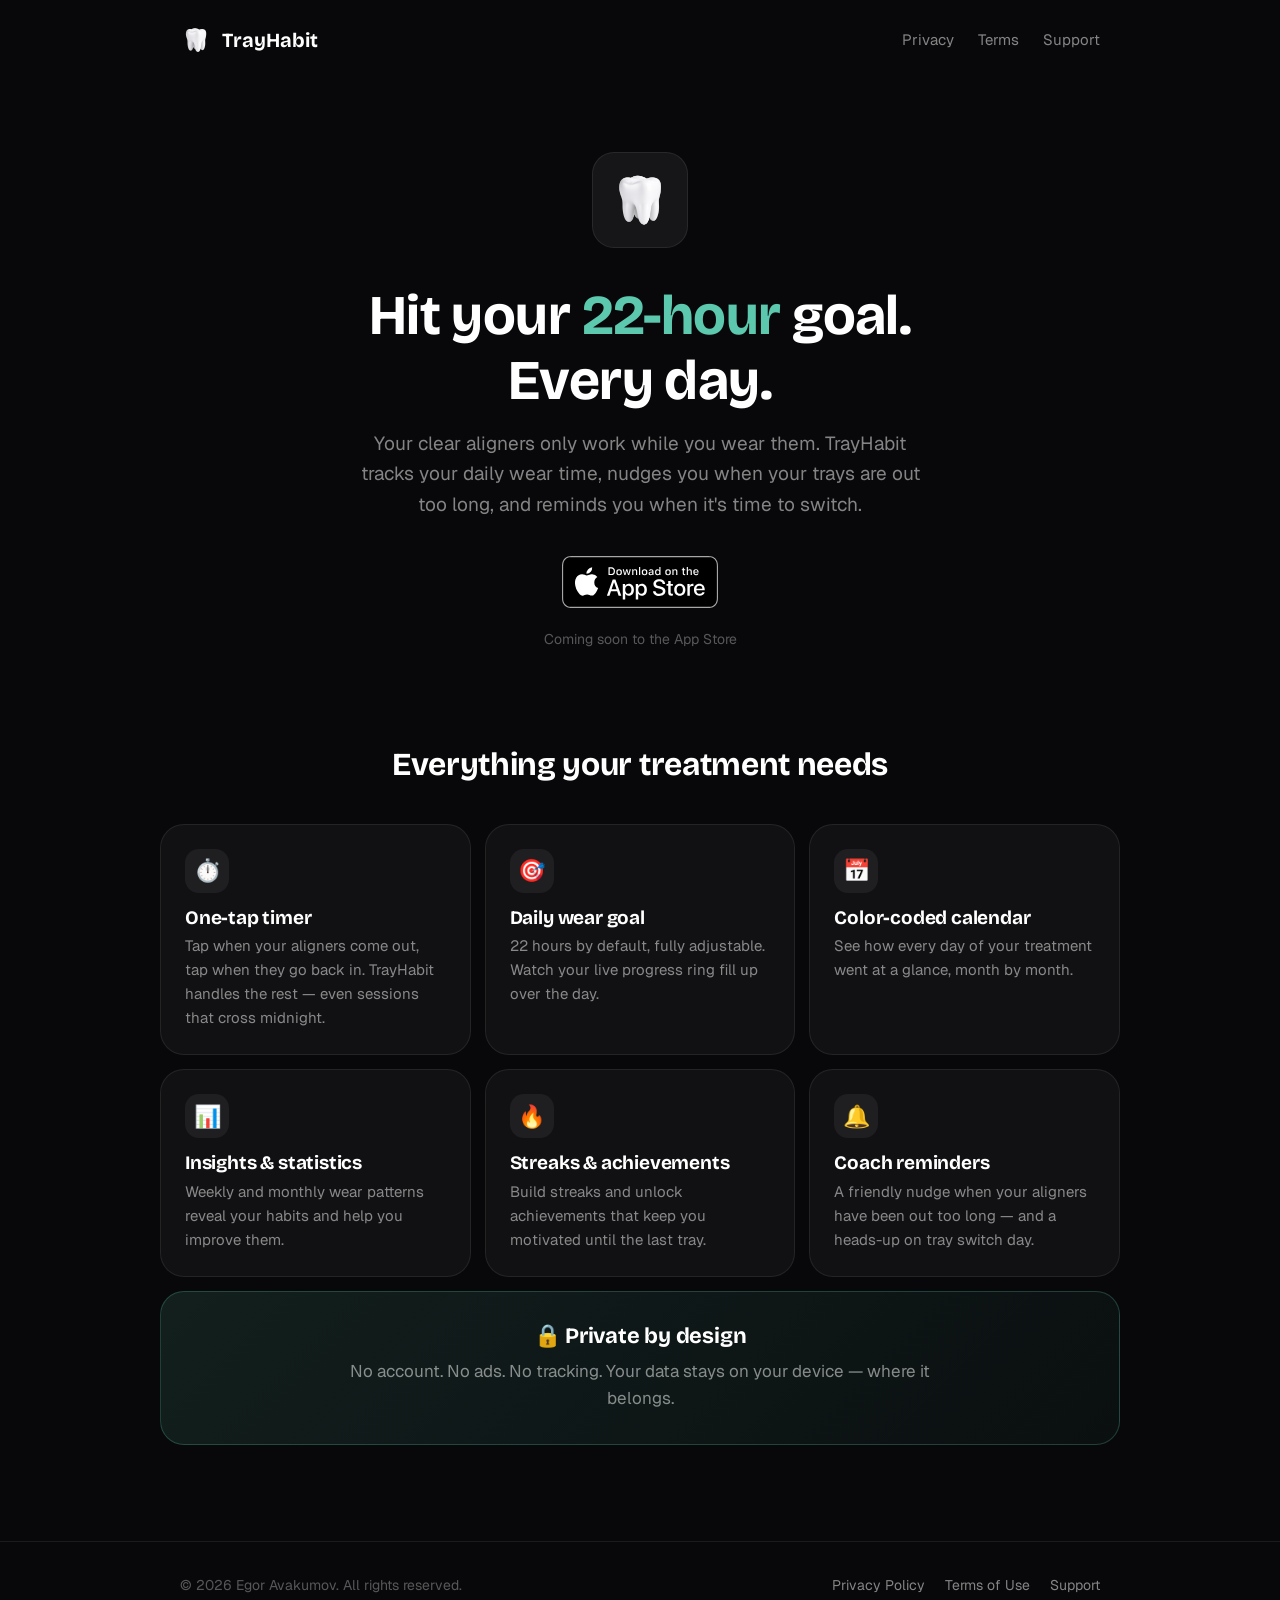
==== index.html @ 056a692b "feat: промо-сайт TrayHabit — лендинг, privacy, terms, support Co-Authored-By: Claude Fable 5 <norepl" ====
<!DOCTYPE html>
<html lang="en">
<head>
  <meta charset="UTF-8">
  <meta name="viewport" content="width=device-width, initial-scale=1.0">
  <title>TrayHabit — Aligner Wear Time Tracker for iPhone</title>
  <meta name="description" content="TrayHabit tracks your daily clear aligner wear time, keeps you on your 22-hour goal, and reminds you when it's time to switch trays. Private by design — no account, your data stays on your device.">
  <meta property="og:title" content="TrayHabit — Aligner Wear Time Tracker">
  <meta property="og:description" content="Track your clear aligner wear time, hit your 22-hour goal, and never miss a tray change.">
  <meta property="og:type" content="website">
  <meta property="og:url" content="https://trayhabit.nomadixapps.org/">
  <link rel="icon" type="image/png" href="/assets/molar.png">
  <link rel="apple-touch-icon" href="/assets/molar.png">
  <link rel="preconnect" href="https://fonts.googleapis.com">
  <link rel="preconnect" href="https://fonts.gstatic.com" crossorigin>
  <link href="https://fonts.googleapis.com/css2?family=Bricolage+Grotesque:wght@600;700&family=Geist:wght@400;500;600&display=swap" rel="stylesheet">
  <link rel="stylesheet" href="/assets/style.css">
</head>
<body>
  <header class="site-header">
    <div class="container">
      <a class="brand" href="/"><img src="/assets/molar.png" alt=""> TrayHabit</a>
      <nav class="site-nav">
        <a href="/privacy/">Privacy</a>
        <a href="/terms/">Terms</a>
        <a href="/support/">Support</a>
      </nav>
    </div>
  </header>

  <main>
    <section class="hero container">
      <img class="icon" src="/assets/molar.png" alt="TrayHabit app icon">
      <h1>Hit your <span class="accent">22-hour</span> goal.<br>Every day.</h1>
      <p class="lead">Your clear aligners only work while you wear them. TrayHabit tracks your daily wear time, nudges you when your trays are out too long, and reminds you when it's time to switch.</p>
      <div class="store-cta">
        <!-- TODO: replace href with the real App Store link on release -->
        <a href="#" aria-disabled="true"><img src="/assets/app-store-badge.svg" alt="Download on the App Store"></a>
        <span class="note">Coming soon to the App Store</span>
      </div>
    </section>

    <section class="features container">
      <h2>Everything your treatment needs</h2>
      <div class="grid">
        <div class="card">
          <span class="emoji">⏱️</span>
          <h3>One-tap timer</h3>
          <p>Tap when your aligners come out, tap when they go back in. TrayHabit handles the rest — even sessions that cross midnight.</p>
        </div>
        <div class="card">
          <span class="emoji">🎯</span>
          <h3>Daily wear goal</h3>
          <p>22 hours by default, fully adjustable. Watch your live progress ring fill up over the day.</p>
        </div>
        <div class="card">
          <span class="emoji">📅</span>
          <h3>Color-coded calendar</h3>
          <p>See how every day of your treatment went at a glance, month by month.</p>
        </div>
        <div class="card">
          <span class="emoji">📊</span>
          <h3>Insights &amp; statistics</h3>
          <p>Weekly and monthly wear patterns reveal your habits and help you improve them.</p>
        </div>
        <div class="card">
          <span class="emoji">🔥</span>
          <h3>Streaks &amp; achievements</h3>
          <p>Build streaks and unlock achievements that keep you motivated until the last tray.</p>
        </div>
        <div class="card">
          <span class="emoji">🔔</span>
          <h3>Coach reminders</h3>
          <p>A friendly nudge when your aligners have been out too long — and a heads-up on tray switch day.</p>
        </div>
      </div>
      <div class="band">
        <h3>🔒 Private by design</h3>
        <p>No account. No ads. No tracking. Your data stays on your device — where it belongs.</p>
      </div>
    </section>
  </main>

  <footer class="site-footer">
    <div class="container">
      <p>© 2026 Egor Avakumov. All rights reserved.</p>
      <nav>
        <a href="/privacy/">Privacy Policy</a>
        <a href="/terms/">Terms of Use</a>
        <a href="/support/">Support</a>
      </nav>
    </div>
  </footer>
</body>
</html>
---- assets/style.css ----
:root {
  --bg: #08080a;
  --surface: rgba(255, 255, 255, 0.04);
  --surface-strong: rgba(255, 255, 255, 0.06);
  --border: rgba(255, 255, 255, 0.08);
  --text: #ffffff;
  --text-secondary: rgba(255, 255, 255, 0.5);
  --text-muted: rgba(255, 255, 255, 0.32);
  --green: #5cc9af;
  --amber: #f7ce46;
  --radius-card: 24px;
  --radius-chip: 14px;
}

* {
  margin: 0;
  padding: 0;
  box-sizing: border-box;
}

html {
  scroll-behavior: smooth;
}

body {
  background: var(--bg);
  color: var(--text);
  font-family: "Geist", -apple-system, BlinkMacSystemFont, "Segoe UI", sans-serif;
  font-size: 17px;
  line-height: 1.6;
  -webkit-font-smoothing: antialiased;
}

h1, h2, h3 {
  font-family: "Bricolage Grotesque", "Geist", sans-serif;
  line-height: 1.15;
  letter-spacing: -0.01em;
}

a {
  color: var(--green);
  text-decoration: none;
}

a:hover {
  text-decoration: underline;
}

.container {
  max-width: 960px;
  margin: 0 auto;
  padding: 0 20px;
}

/* Header */
.site-header {
  padding: 24px 0;
}

.site-header .container {
  display: flex;
  align-items: center;
  justify-content: space-between;
}

.brand {
  display: flex;
  align-items: center;
  gap: 10px;
  color: var(--text);
  font-family: "Bricolage Grotesque", sans-serif;
  font-weight: 700;
  font-size: 20px;
}

.brand:hover {
  text-decoration: none;
}

.brand img {
  width: 32px;
  height: 32px;
}

.site-nav {
  display: flex;
  gap: 24px;
}

.site-nav a {
  color: var(--text-secondary);
  font-size: 15px;
}

.site-nav a:hover {
  color: var(--text);
  text-decoration: none;
}

/* Hero */
.hero {
  padding: 72px 0 56px;
  text-align: center;
}

.hero .icon {
  width: 96px;
  height: 96px;
  margin-bottom: 28px;
  border-radius: 22px;
  background: var(--surface-strong);
  border: 1px solid var(--border);
  padding: 14px;
}

.hero h1 {
  font-size: clamp(36px, 6vw, 56px);
  font-weight: 700;
  margin-bottom: 16px;
}

.hero h1 .accent {
  color: var(--green);
}

.hero .lead {
  font-size: 19px;
  color: var(--text-secondary);
  max-width: 560px;
  margin: 0 auto 36px;
}

.store-cta {
  display: flex;
  flex-direction: column;
  align-items: center;
  gap: 12px;
}

.store-cta img {
  height: 52px;
}

.store-cta .note {
  font-size: 14px;
  color: var(--text-muted);
}

/* Feature grid */
.features {
  padding: 40px 0 72px;
}

.features h2 {
  font-size: 32px;
  text-align: center;
  margin-bottom: 40px;
}

.grid {
  display: grid;
  grid-template-columns: repeat(auto-fit, minmax(260px, 1fr));
  gap: 14px;
}

.card {
  background: var(--surface);
  border: 1px solid var(--border);
  border-radius: var(--radius-card);
  padding: 24px;
}

.card .emoji {
  display: inline-flex;
  align-items: center;
  justify-content: center;
  width: 44px;
  height: 44px;
  font-size: 22px;
  background: var(--surface-strong);
  border-radius: var(--radius-chip);
  margin-bottom: 14px;
}

.card h3 {
  font-size: 19px;
  margin-bottom: 6px;
}

.card p {
  font-size: 15px;
  color: var(--text-secondary);
}

/* Privacy band */
.band {
  background: linear-gradient(135deg, rgba(92, 201, 175, 0.12), rgba(92, 201, 175, 0.04));
  border: 1px solid rgba(92, 201, 175, 0.25);
  border-radius: var(--radius-card);
  padding: 32px;
  text-align: center;
  margin-top: 14px;
}

.band h3 {
  font-size: 22px;
  margin-bottom: 8px;
}

.band p {
  color: var(--text-secondary);
  max-width: 620px;
  margin: 0 auto;
}

/* Legal pages */
.page {
  padding: 40px 0 72px;
  max-width: 720px;
  margin: 0 auto;
}

.page h1 {
  font-size: 36px;
  margin-bottom: 8px;
}

.page .updated {
  color: var(--text-muted);
  font-size: 14px;
  margin-bottom: 36px;
}

.page h2 {
  font-size: 22px;
  margin: 36px 0 12px;
}

.page p, .page li {
  color: var(--text-secondary);
  margin-bottom: 12px;
}

.page ul {
  padding-left: 24px;
  margin-bottom: 16px;
}

.page .callout {
  background: var(--surface);
  border: 1px solid var(--border);
  border-left: 3px solid var(--amber);
  border-radius: 12px;
  padding: 16px 20px;
  margin: 20px 0;
}

.page .callout p {
  margin: 0;
  color: var(--text);
}

/* Footer */
.site-footer {
  border-top: 1px solid var(--border);
  padding: 32px 0 48px;
  margin-top: 24px;
}

.site-footer .container {
  display: flex;
  align-items: center;
  justify-content: space-between;
  flex-wrap: wrap;
  gap: 16px;
}

.site-footer p {
  color: var(--text-muted);
  font-size: 14px;
}

.site-footer nav {
  display: flex;
  gap: 20px;
}

.site-footer nav a {
  color: var(--text-secondary);
  font-size: 14px;
}

@media (max-width: 560px) {
  .site-nav {
    gap: 16px;
  }

  .hero {
    padding: 48px 0 40px;
  }
}
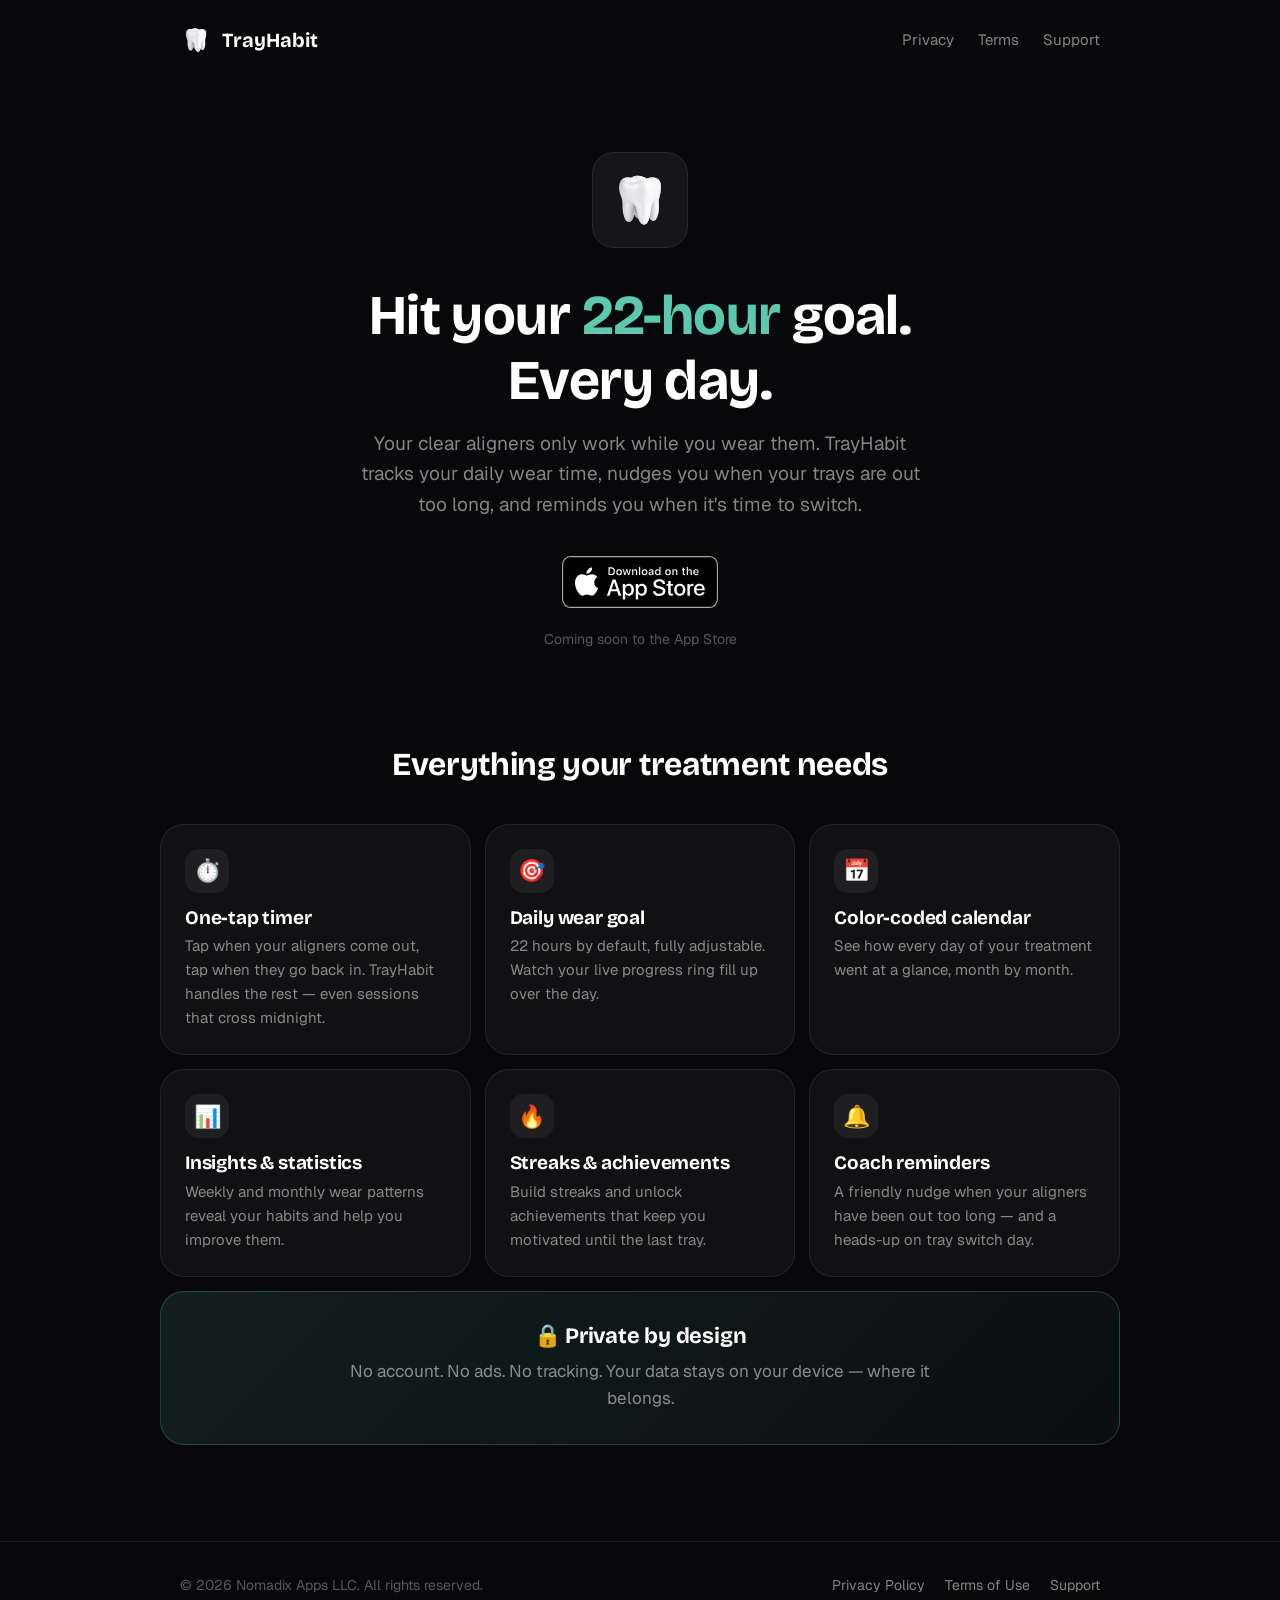
==== commit 2757ff99: "feat: полные Privacy Policy и Terms of Use, копирайт Nomadix Apps LLC, email info@ Co-Authored-By: C" ====
--- a/index.html
+++ b/index.html
@@ -83,7 +83,7 @@
 
   <footer class="site-footer">
     <div class="container">
-      <p>© 2026 Egor Avakumov. All rights reserved.</p>
+      <p>© 2026 Nomadix Apps LLC. All rights reserved.</p>
       <nav>
         <a href="/privacy/">Privacy Policy</a>
         <a href="/terms/">Terms of Use</a>
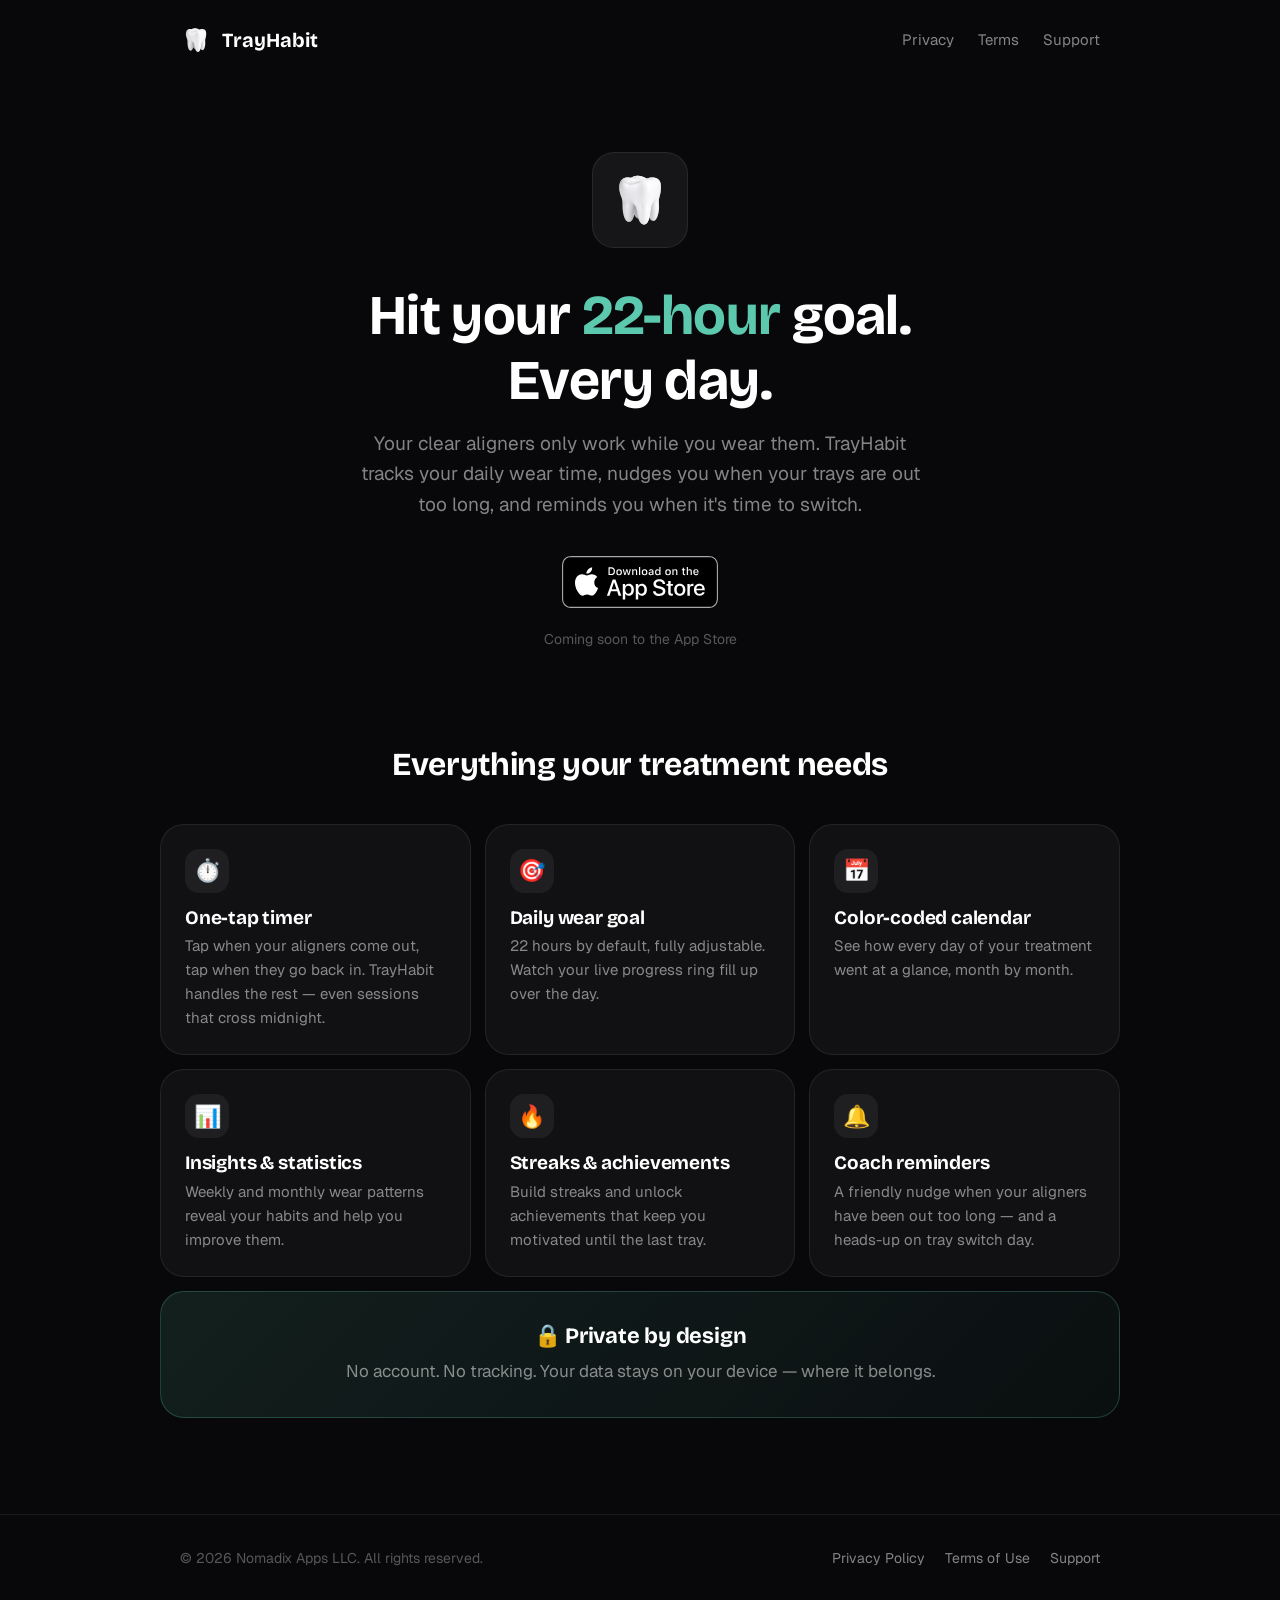
==== commit 8ddb37ec: "fix: убрать обещание No ads с лендинга — реклама возможна в будущем Co-Authored-By: Claude Fable 5 <" ====
--- a/index.html
+++ b/index.html
@@ -34,8 +34,8 @@
       <h1>Hit your <span class="accent">22-hour</span> goal.<br>Every day.</h1>
       <p class="lead">Your clear aligners only work while you wear them. TrayHabit tracks your daily wear time, nudges you when your trays are out too long, and reminds you when it's time to switch.</p>
       <div class="store-cta">
-        <!-- TODO: replace href with the real App Store link on release -->
-        <a href="#" aria-disabled="true"><img src="/assets/app-store-badge.svg" alt="Download on the App Store"></a>
+        <a href="https://apps.apple.com/us/app/trayhabit-aligner-tracker/id6760241722"><img src="/assets/app-store-badge.svg" alt="Download on the App Store"></a>
+        <!-- TODO: remove the note below once the app is live -->
         <span class="note">Coming soon to the App Store</span>
       </div>
     </section>
@@ -76,7 +76,7 @@
       </div>
       <div class="band">
         <h3>🔒 Private by design</h3>
-        <p>No account. No ads. No tracking. Your data stays on your device — where it belongs.</p>
+        <p>No account. No tracking. Your data stays on your device — where it belongs.</p>
       </div>
     </section>
   </main>
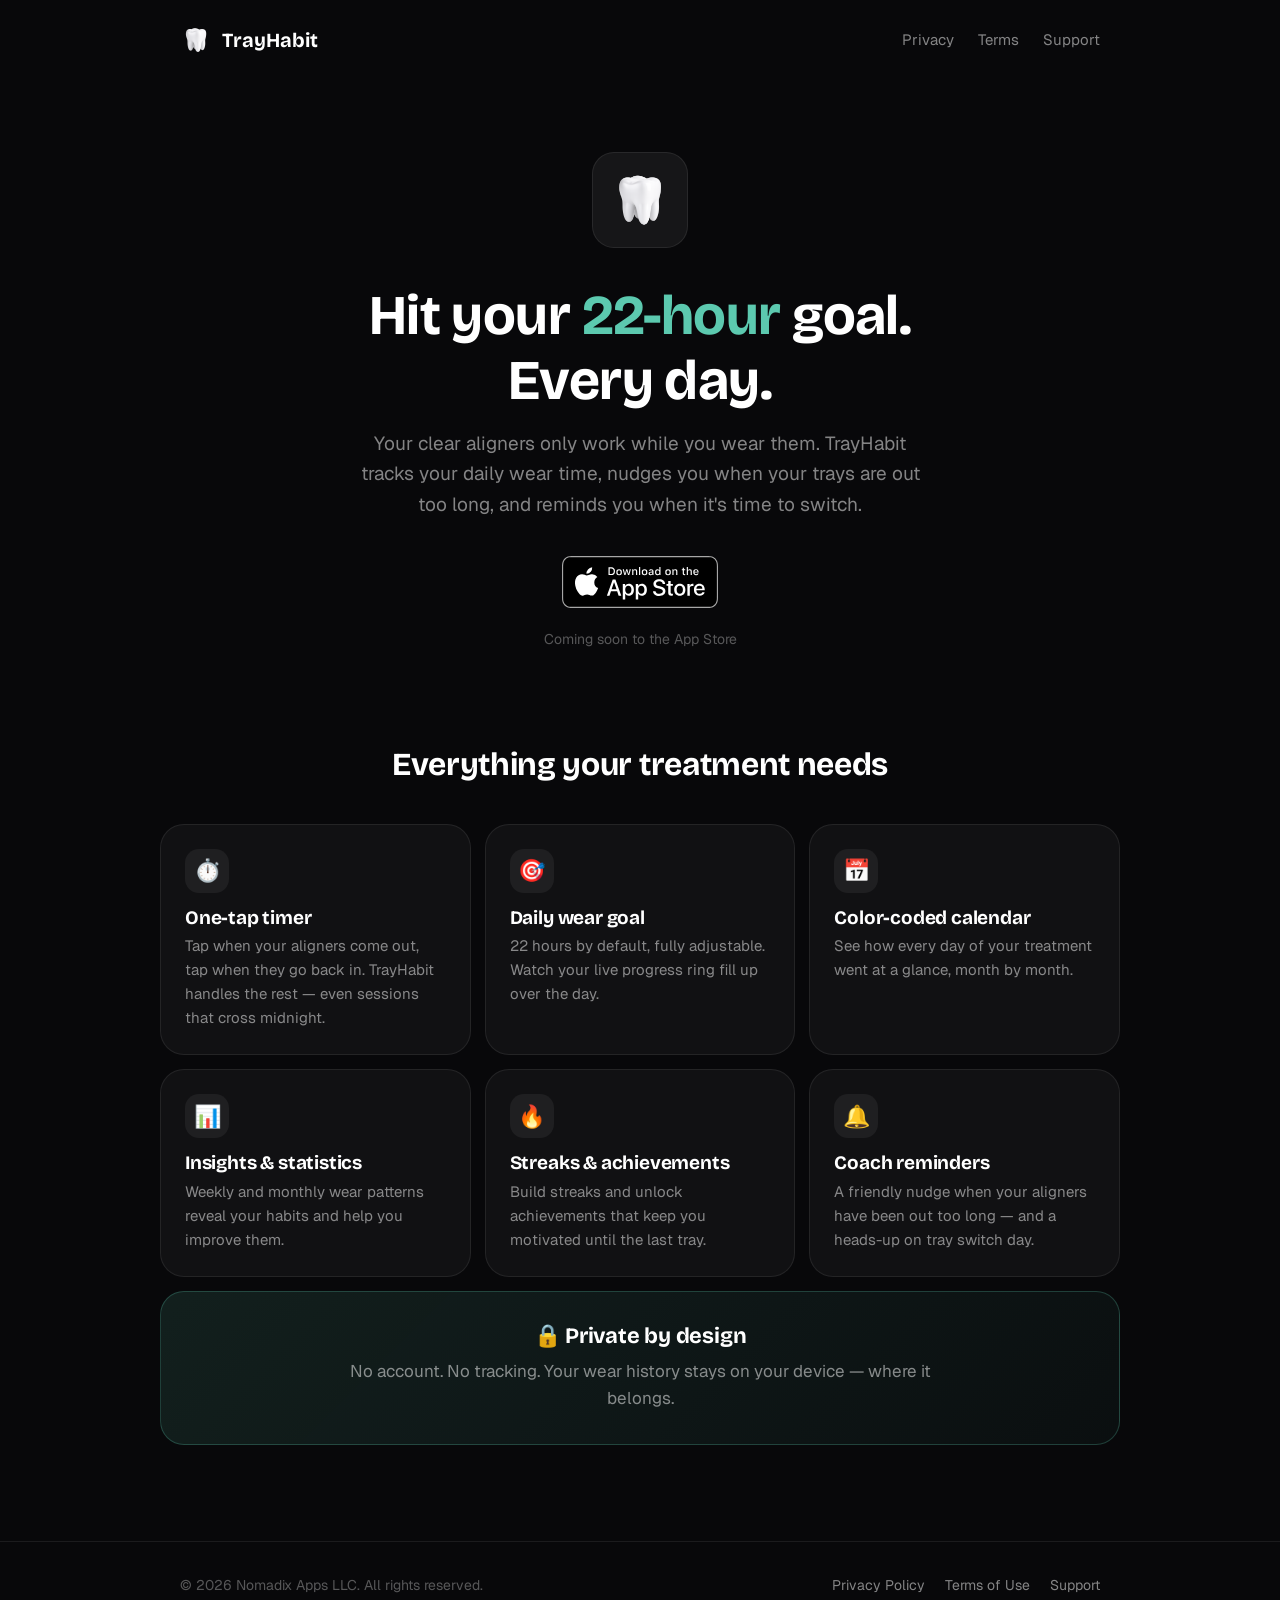
==== commit 76e62945: "feat(privacy): policy v1.1 — раскрытие PostHog (события, session replay, краши), формулировки wear h" ====
--- a/index.html
+++ b/index.html
@@ -4,7 +4,7 @@
   <meta charset="UTF-8">
   <meta name="viewport" content="width=device-width, initial-scale=1.0">
   <title>TrayHabit — Aligner Wear Time Tracker for iPhone</title>
-  <meta name="description" content="TrayHabit tracks your daily clear aligner wear time, keeps you on your 22-hour goal, and reminds you when it's time to switch trays. Private by design — no account, your data stays on your device.">
+  <meta name="description" content="TrayHabit tracks your daily clear aligner wear time, keeps you on your 22-hour goal, and reminds you when it's time to switch trays. Private by design — no account, your wear history stays on your device.">
   <meta property="og:title" content="TrayHabit — Aligner Wear Time Tracker">
   <meta property="og:description" content="Track your clear aligner wear time, hit your 22-hour goal, and never miss a tray change.">
   <meta property="og:type" content="website">
@@ -76,7 +76,7 @@
       </div>
       <div class="band">
         <h3>🔒 Private by design</h3>
-        <p>No account. No tracking. Your data stays on your device — where it belongs.</p>
+        <p>No account. No tracking. Your wear history stays on your device — where it belongs.</p>
       </div>
     </section>
   </main>
